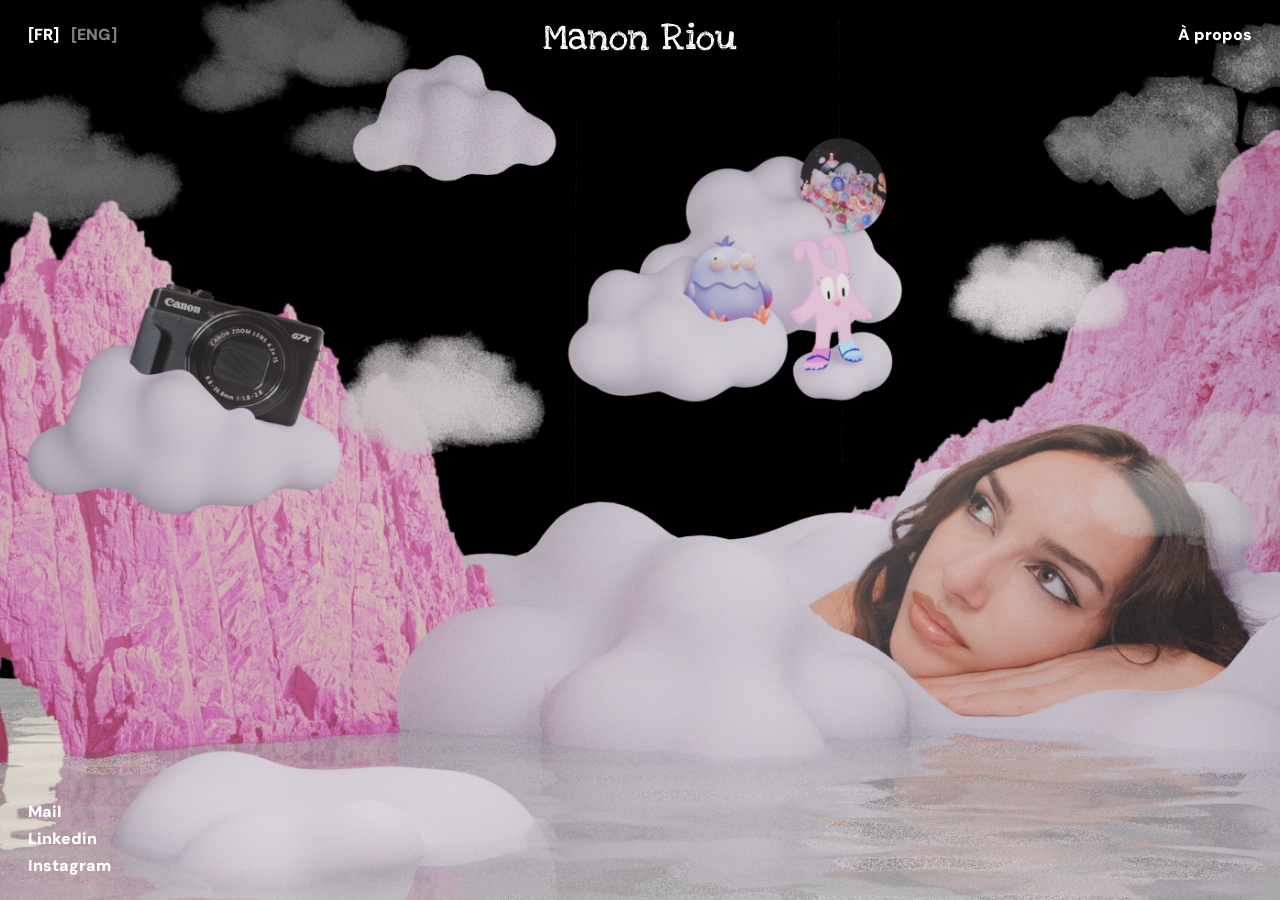
==== index.html @ 352565a2 "Site sans les videos lourdes" ====
<!doctype html>
<html lang="fr">
<head>
<meta charset="utf-8">
<meta name="viewport" content="width=device-width, initial-scale=1">
<title>Manon Riou</title>
<link rel="stylesheet" href="css/index.css">
</head>
<body>

  <!-- Calques de fond et décors -->
  <img class="layer" src="background.png" data-depth="5" alt="">
  <img class="layer" src="mountain_droite.png" data-depth="15" alt="">
  <img class="layer" src="first_plan.png" data-depth="25" alt="">
  <img class="layer cloud" src="cloud (1).png" data-depth="30" alt="">
  <img class="layer cloud" src="cloud (2).png" data-depth="35" alt="">
  <img class="layer cloud" src="cloud (3).png" data-depth="40" alt="">
  <img class="layer cloud" src="cloud (4).png" data-depth="32" alt="">
  <img class="layer cloud" src="cloud (5).png" data-depth="38" alt="">
  <img class="layer cloud" src="cloud (6).png" data-depth="36" alt="">
  <img class="layer cloud" src="cloud (7).png" data-depth="31" alt="">
  
  <!-- Nuage Photo / Gallery -->
  <a href="gallery.html" id="galleryAnchor" class="cloud-link">
    <img class="layer cloud halo" src="cloud_photo.png" data-depth="45" data-hit="147 296 425 500" data-label="340 385" alt="">
  </a>
  <a href="gallery.html" class="cloud-text gallery-text" data-i18n="gallery">Gallery</a>

  <!-- Nuage Projets -->
  <a href="project.html" id="projectAnchor" class="cloud-link">
    <img class="layer cloud halo" src="cloud_projets.png" data-depth="45" data-hit="648 137 983 402" data-label="812 262" alt="">
  </a>
  <a href="project.html" class="cloud-text project-text" data-i18n="projects">Projects</a>

  <!-- Interface -->
  <div class="ui lang"><button data-lang="fr">FR</button><button data-lang="en">ENG</button></div>
  <h1 class="ui name">Manon Riou</h1>
  <a class="ui about" href="about.html" data-i18n="about">About</a>
  <nav class="ui socials">
    <a href="mailto:manonriou2a@gmail.com">Mail</a>
    <a href="https://www.linkedin.com/in/riou-manon-526247348/" target="_blank" rel="noopener">Linkedin</a>
    <a href="https://www.instagram.com/manon_motion/" target="_blank" rel="noopener">Instagram</a>
  </nav>

<script src="js/index.js"></script>
</body>
</html>
---- css/index.css ----
/* Importation de la police DM Sans (poids Black 900) */
@font-face {
  font-family: 'DM Sans';
  src: url('../FONT/DM_Sans/static/DMSans-Black.ttf') format('truetype');
  font-weight: 900;
  font-style: normal;
}
@font-face {
  font-family: 'LoveYa';
  src: url('../FONT/Love_Ya_Like_A_Sister/LoveYaLikeASister-Regular.ttf') format('truetype');
}

body { font-family: 'DM Sans', sans-serif; font-weight: 900; color: #fff; }
a { color: inherit; text-decoration: none; }

/* Interface fixe (langue, nom, About, réseaux) */
.ui { position: fixed; z-index: 30; }
.ui a:hover, .ui button:hover { opacity: .7; }
.lang { top: 24px; left: 28px; display: flex; gap: 12px; }
.lang button { font: inherit; color: inherit; background: none; border: 0; padding: 0; cursor: pointer; opacity: .5; }
.lang button.on { opacity: 1; }
.lang button::before, .lang button::after { display: inline-block; transition: transform .2s ease; }
.lang button::before { content: '['; }
.lang button::after { content: ']'; }
.lang button:hover::before { transform: translateX(-3px); }
.lang button:hover::after { transform: translateX(3px); }
.name { top: 14px; left: 0; right: 0; text-align: center; pointer-events: none; margin: 0; font-family: 'LoveYa', cursive; font-weight: 400; font-size: 2.4rem; white-space: nowrap; }
.about { top: 24px; right: 28px; }
.socials { bottom: 24px; left: 28px; display: flex; flex-direction: column; gap: 6px; }

html, body { margin: 0; height: 100%; overflow: hidden; background: #000; }

.layer {
  position: fixed; inset: -5%;
  width: 110%; height: 110%;
  object-fit: cover;
  pointer-events: none;
  transition: transform .15s ease-out;
  will-change: transform, translate;
}

.cloud { animation: float 6s ease-in-out infinite alternate; }
.cloud:nth-of-type(2n) { animation-duration: 8s; animation-delay: -3s; }
.cloud:nth-of-type(3n) { animation-duration: 7s; animation-delay: -5s; }

.halo { 
  filter: drop-shadow(0 0 25px rgba(255, 235, 255, 0)) drop-shadow(0 0 60px rgba(230, 200, 255, 0)); 
  transition: transform .15s ease-out, filter .4s; 
}
.halo.lit { 
  filter: drop-shadow(0 0 25px rgba(255, 235, 255, .9)) drop-shadow(0 0 60px rgba(230, 200, 255, .7)); 
}

@keyframes float { from { translate: 0 -8px; } to { translate: 0 8px; } }

/* Styles des liens interactifs */
.cloud-link {
  position: fixed;
  inset: 0;
  pointer-events: none;
  z-index: 10;
}

.cloud-link.active-link {
  pointer-events: auto;
  cursor: pointer;
}

/* Style partagé pour les textes au survol */
.cloud-text {
  position: fixed;
  transform: translate(-50%, -50%);
  font-family: 'LoveYa', cursive;
  font-size: 2.5rem;
  color: #ffffff;
  opacity: 0;
  transition: opacity 0.3s ease;
  pointer-events: none;
  z-index: 20;
  letter-spacing: 2px;
}

/* Position corrigée et affichage du texte Gallery */
#galleryAnchor.lit ~ .gallery-text {
  opacity: 1;
}
.gallery-text {
  top: 42%;
  left: 21%; /* Décalé vers la gauche pour le centrer parfaitement sur le nuage photo */
}

/* Position et affichage du texte Projects */
#projectAnchor.lit ~ .project-text {
  opacity: 1;
}
.project-text {
  top: 27%; 
  left: 57%;
}

/* Écrans tactiles : pas de survol, les textes des nuages sont visibles et cliquables */
@media (hover: none) {
  .cloud-text { opacity: 1; pointer-events: auto; text-shadow: 0 2px 12px rgba(0,0,0,.35); }
}
/* Écrans verticaux : les nuages sortent du cadre, les liens sont centrés */
@media (max-aspect-ratio: 1/1) {
  .cloud-text { opacity: 1; pointer-events: auto; left: 50% !important; font-size: 3rem; text-shadow: 0 2px 12px rgba(0,0,0,.35); }
  .gallery-text { top: 42% !important; }
  .project-text { top: 54% !important; }
}
@media (max-width: 600px) {
  .lang { top: 20px; left: 16px; font-size: .85rem; gap: 8px; }
  .about { top: 20px; right: 16px; font-size: .85rem; }
  .name { top: 12px; font-size: 1.7rem; }
  .socials { left: 16px; bottom: 20px; }
}
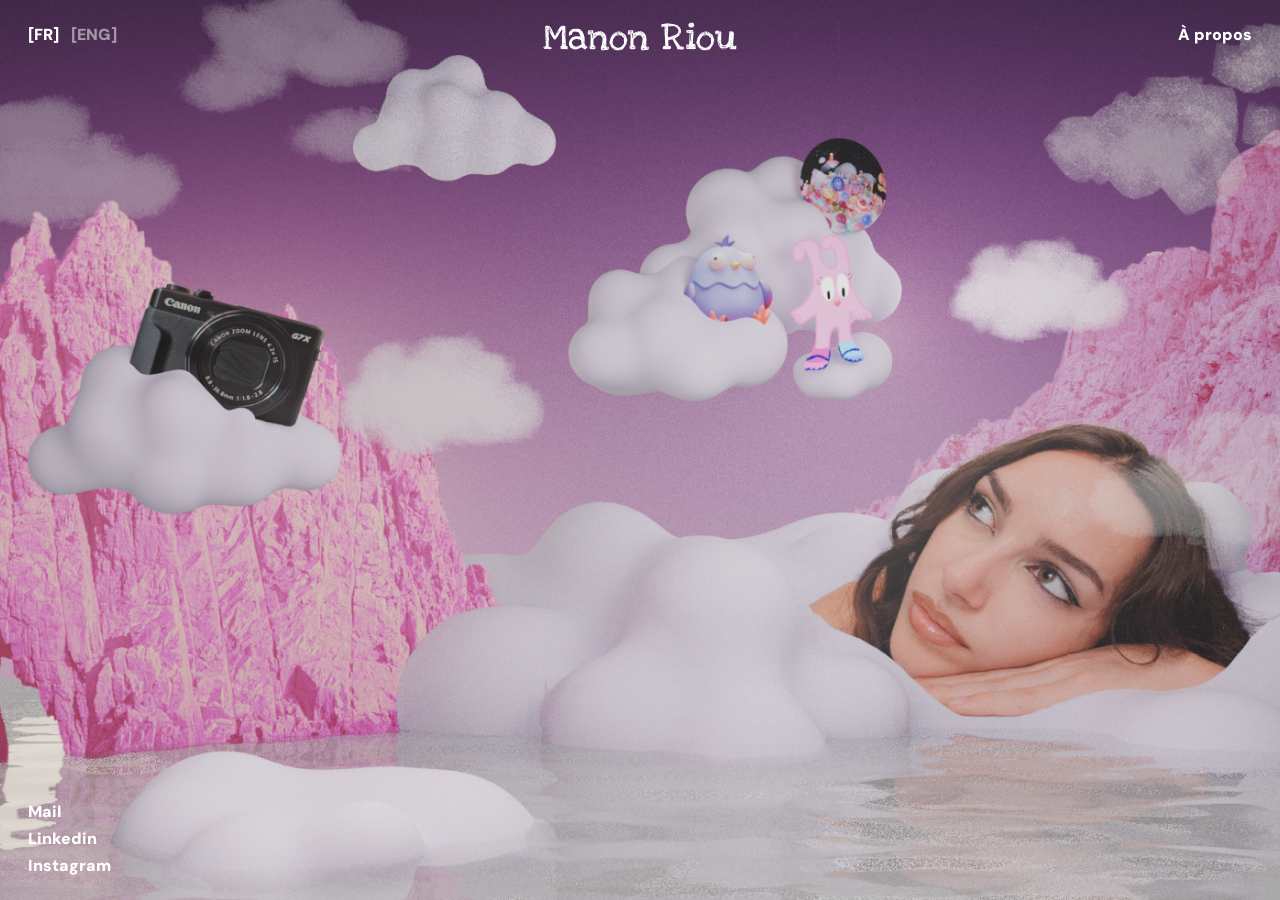
==== commit 380f676f: "Ajout des video et du background" ====
--- a/index.html
+++ b/index.html
@@ -9,7 +9,7 @@
 <body>
 
   <!-- Calques de fond et décors -->
-  <img class="layer" src="background.png" data-depth="5" alt="">
+  <img class="layer" src="Background.png" data-depth="5" alt="">
   <img class="layer" src="mountain_droite.png" data-depth="15" alt="">
   <img class="layer" src="first_plan.png" data-depth="25" alt="">
   <img class="layer cloud" src="cloud (1).png" data-depth="30" alt="">
